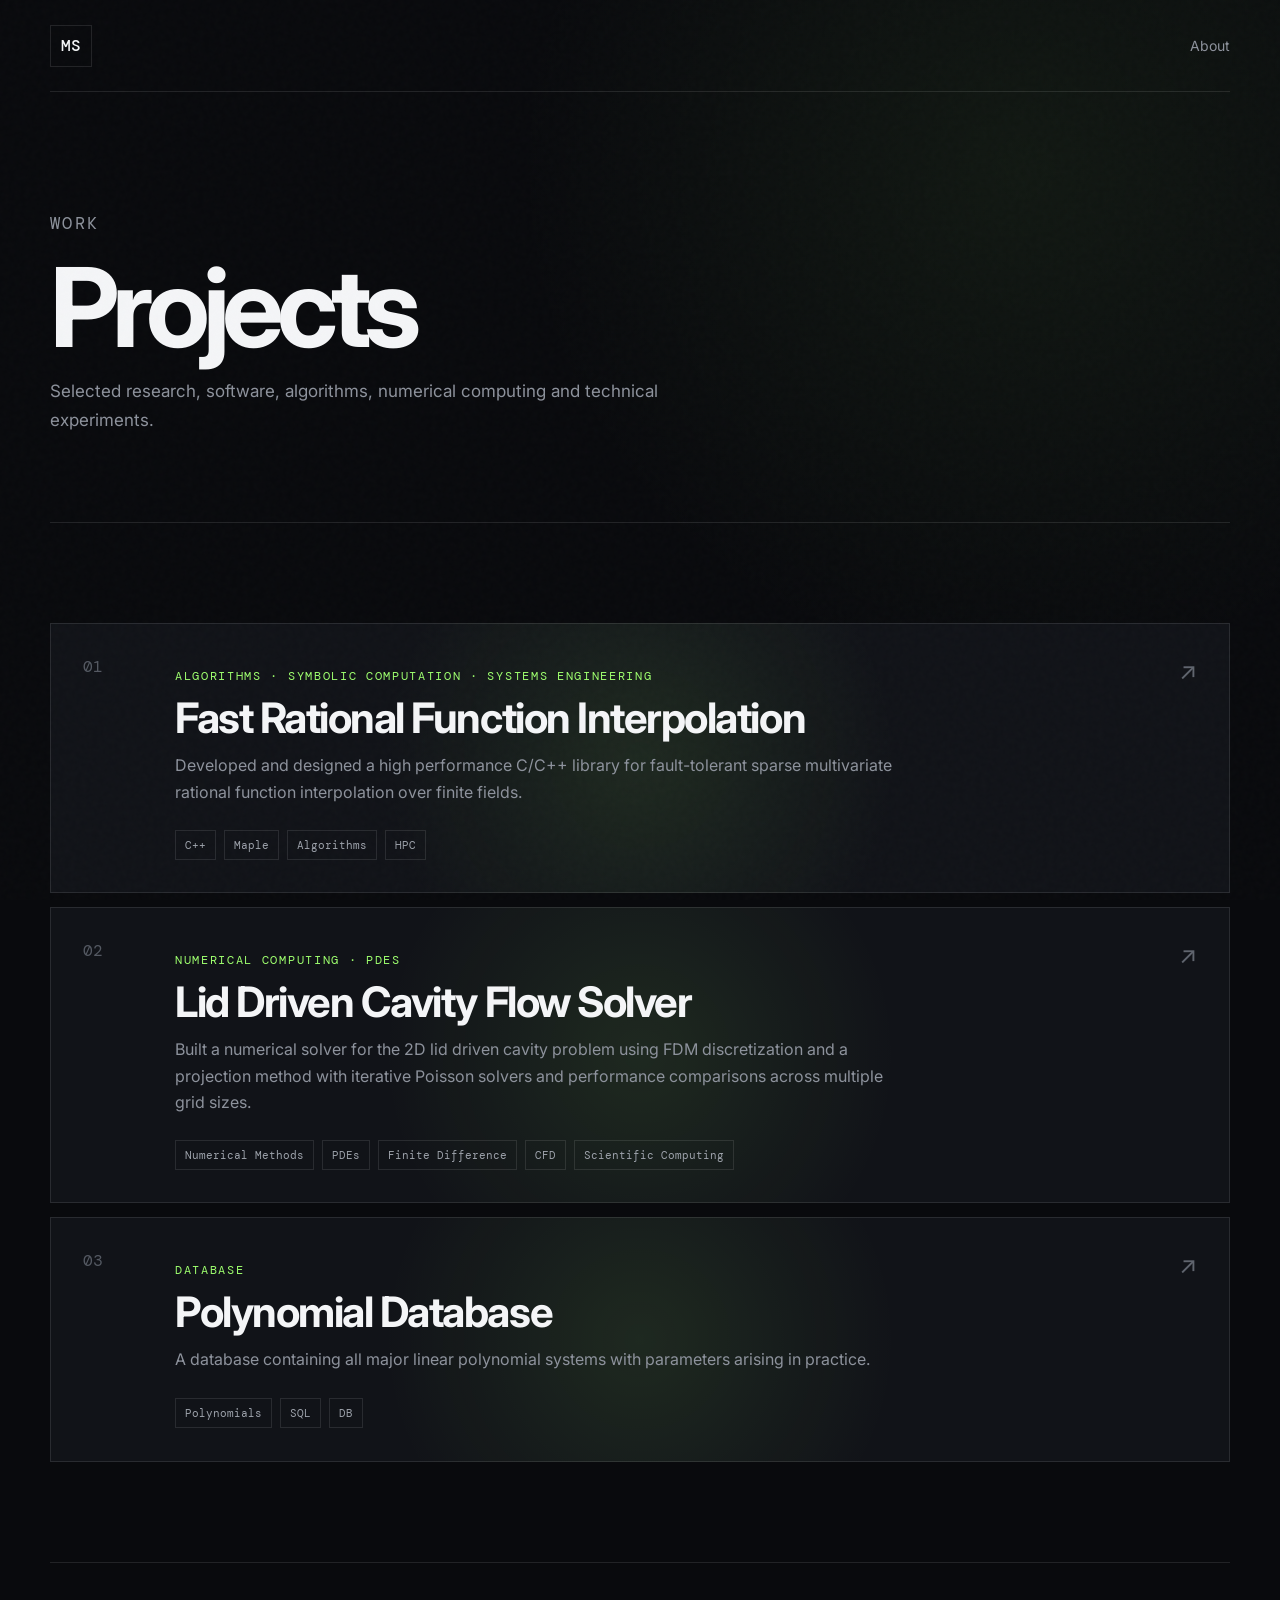
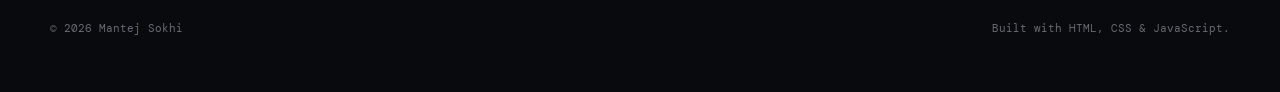
==== projects.html @ e9a9ae57 "Initial commit" ====
<!DOCTYPE html>
<html lang="en">
<head>
  <meta charset="UTF-8" />
  <meta name="viewport" content="width=device-width, initial-scale=1.0" />
  <title>Projects — Mantej Sokhi</title>
  <link rel="stylesheet" href="styles.css" />
</head>
<body>
  <div class="noise"></div>

  <header class="site-header">
    <a class="logo" href="index.html">MS</a>
    <nav>
      <a href="index.html#about">About</a>
    </nav>
  </header>

  <main>
    <section class="page-intro">
      <p class="eyebrow">WORK</p>
      <h1>Projects</h1>
      <p>
        Selected research, software, algorithms, numerical computing and
        technical experiments.
      </p>
    </section>

    <section class="section">
      <div class="project-grid">
        <a class="project-card glow-card" href="projects/project-1.html">
          <div class="project-number">01</div>
          <div class="project-card-content">
            <p class="project-category">Algorithms · Symbolic Computation · Systems engineering</p>
            <h3>Fast Rational Function Interpolation</h3>
            <p>Developed and designed a high performance C/C++ library for fault-tolerant
              sparse multivariate rational function interpolation over finite fields. </p>
            <div class="tags">
              <span>C++</span><span>Maple</span><span>Algorithms</span><span>HPC</span>
            </div>
          </div>
          <span class="project-arrow">↗</span>
        </a>

        <a class="project-card glow-card" href="projects/project-2.html">
          <div class="project-number">02</div>
          <div class="project-card-content">
            <p class="project-category">Numerical Computing · PDEs</p>
            <h3>Lid Driven Cavity Flow Solver</h3>
            <p>Built a numerical solver for the 2D lid driven cavity
              problem using FDM discretization and a projection method
              with iterative Poisson solvers and performance comparisons across multiple grid sizes.</p>
            <div class="tags">
              <span>Numerical Methods</span>
              <span>PDEs</span>
              <span>Finite Difference</span>
              <span>CFD</span>
              <span>Scientific Computing</span>
            </div>
          </div>
          <span class="project-arrow">↗</span>
        </a>

        <a class="project-card glow-card" href="https://msokhii.github.io/polynomial_param_sys_DB/">
          <div class="project-number">03</div>
          <div class="project-card-content">
            <p class="project-category">Database</p>
            <h3>Polynomial Database</h3>
            <p>A database containing all major linear polynomial systems with parameters arising in practice.</p>
            <div class="tags">
              <span>Polynomials</span><span>SQL</span><span>DB</span>
            </div>
          </div>
          <span class="project-arrow">↗</span>
        </a>
      </div>
    </section>
  </main>

  <footer>
    <span>© <span id="year"></span> Mantej Sokhi</span>
    <span>Built with HTML, CSS & JavaScript.</span>
  </footer>

  <script src="script.js"></script>
</body>
</html>
---- styles.css ----
@import url('https://fonts.googleapis.com/css2?family=DM+Mono:wght@300;400;500&family=Inter:wght@400;500;600;700;800&display=swap');

:root {
  --bg: #090a0d;
  --surface: #111318;
  --surface-2: #171a20;
  --text: #f4f5f7;
  --muted: #8d929c;
  --line: rgba(255, 255, 255, 0.10);
  --accent: #9eff6e;
  --max-width: 1180px;
}

* {
  box-sizing: border-box;
}

html {
  scroll-behavior: smooth;
}

body {
  margin: 0;
  min-height: 100vh;

  background:
    radial-gradient(
      circle at 80% 10%,
      rgba(158, 255, 110, 0.06),
      transparent 32rem
    ),
    var(--bg);

  color: var(--text);
  font-family: "Inter", system-ui, sans-serif;
}

body::selection {
  background: var(--accent);
  color: #071005;
}

a {
  color: inherit;
  text-decoration: none;
}

img {
  max-width: 100%;
}

.noise {
  pointer-events: none;
  position: fixed;
  inset: 0;
  z-index: 999;
  opacity: 0.025;

  background-image:
    url("data:image/svg+xml,%3Csvg viewBox='0 0 180 180' xmlns='http://www.w3.org/2000/svg'%3E%3Cfilter id='n'%3E%3CfeTurbulence type='fractalNoise' baseFrequency='.9' numOctaves='4' stitchTiles='stitch'/%3E%3C/filter%3E%3Crect width='100%25' height='100%25' filter='url(%23n)' opacity='.8'/%3E%3C/svg%3E");
}

.site-header,
main,
footer {
  width: min(calc(100% - 40px), var(--max-width));
  margin-inline: auto;
}


/* =========================================
   HEADER
   ========================================= */

.site-header {
  height: 92px;

  display: flex;
  align-items: center;
  justify-content: space-between;

  border-bottom: 1px solid var(--line);
}

.logo {
  width: 42px;
  height: 42px;

  display: grid;
  place-items: center;

  border: 1px solid var(--line);

  font-family: "DM Mono", monospace;
  font-weight: 500;

  transition:
    border-color 0.2s ease,
    color 0.2s ease;
}

.logo:hover {
  border-color: var(--accent);
  color: var(--accent);
}

nav {
  display: flex;
  align-items: center;
  gap: 28px;

  color: var(--muted);
  font-size: 14px;
}

nav a,
.text-link,
.about-links a {
  transition: color 0.2s ease;
}

nav a:hover,
.text-link:hover,
.about-links a:hover {
  color: var(--accent);
}


/* =========================================
   HERO
   ========================================= */

.hero {
  min-height: calc(100vh - 92px);

  display: flex;
  flex-direction: column;
  justify-content: center;

  padding: 85px 0 70px;
}

.hero-kicker,
.eyebrow,
.project-category {
  color: var(--accent);

  font-family: "DM Mono", monospace;
  font-size: 12px;
  letter-spacing: 0.14em;
  text-transform: uppercase;
}

.hero h1 {
  margin: 12px 0 4px;

  font-size: clamp(64px, 11vw, 152px);
  line-height: 0.88;
  letter-spacing: -0.075em;
  font-weight: 800;
}

.hero-role {
  margin: 28px 0 0;

  color: var(--muted);

  font-family: "DM Mono", monospace;
  font-size: clamp(16px, 2vw, 22px);
}

.cursor {
  display: inline-block;

  width: 9px;
  height: 1.05em;

  background: var(--accent);

  vertical-align: -0.12em;

  animation: blink 0.9s steps(1) infinite;
}

@keyframes blink {
  50% {
    opacity: 0;
  }
}

.hero-copy {
  max-width: 680px;

  margin: 32px 0 0;

  color: #b9bdc5;

  font-size: 18px;
  line-height: 1.75;
}

.hero-actions {
  margin-top: 36px;

  display: flex;
  flex-wrap: wrap;
  gap: 12px;
}

.button {
  padding: 14px 18px;

  border: 1px solid var(--line);

  font-size: 14px;

  transition:
    background 0.2s ease,
    border-color 0.2s ease,
    color 0.2s ease;
}

.button-primary {
  background: var(--text);
  color: var(--bg);
  border-color: var(--text);
}

.button-primary:hover {
  background: var(--accent);
  border-color: var(--accent);
}

.button-secondary:hover {
  border-color: var(--text);
}

.hero-meta {
  margin-top: 74px;

  display: flex;
  align-items: center;
  flex-wrap: wrap;
  gap: 12px;

  color: #70757e;

  font-family: "DM Mono", monospace;
  font-size: 12px;
}

.dot {
  width: 5px;
  height: 5px;

  flex-shrink: 0;

  background: var(--accent);

  border-radius: 50%;

  box-shadow: 0 0 12px rgba(158, 255, 110, 0.65);
}


/* =========================================
   GENERAL SECTIONS
   ========================================= */

.section {
  padding: 100px 0;

  border-top: 1px solid var(--line);
}

.section-heading {
  margin-bottom: 42px;

  display: flex;
  justify-content: space-between;
  align-items: end;
  gap: 20px;
}

.section h2 {
  margin: 8px 0 0;

  font-size: clamp(34px, 5vw, 64px);
  line-height: 1;
  letter-spacing: -0.045em;
}

.text-link {
  color: var(--muted);

  font-family: "DM Mono", monospace;
  font-size: 13px;
}


/* =========================================
   PROJECT CARDS
   ========================================= */

.project-grid {
  display: grid;
  gap: 14px;
}

.project-card {
  --mx: 50%;
  --my: 50%;

  position: relative;

  min-height: 245px;

  padding: 32px;

  display: grid;
  grid-template-columns: 70px minmax(0, 1fr) auto;
  gap: 22px;

  border: 1px solid var(--line);

  background:
    radial-gradient(
      circle at var(--mx) var(--my),
      rgba(158, 255, 110, 0.095),
      transparent 16rem
    ),
    var(--surface);

  overflow: hidden;

  transition:
    transform 0.25s ease,
    border-color 0.25s ease;
}

.project-card:hover {
  transform: translateY(-3px);

  border-color: rgba(158, 255, 110, 0.38);
}

.project-number {
  color: #545962;

  font-family: "DM Mono", monospace;
}

.project-card-content {
  min-width: 0;
}

.project-card h3 {
  margin: 7px 0 12px;

  font-size: clamp(26px, 4vw, 42px);
  line-height: 1.05;
  letter-spacing: -0.035em;

  overflow-wrap: break-word;
}

.project-card p:not(.project-category) {
  max-width: 720px;

  margin: 0;

  color: var(--muted);

  line-height: 1.65;
}

.tags {
  margin-top: 25px;

  display: flex;
  flex-wrap: wrap;
  gap: 8px;
}

.tags span {
  padding: 7px 9px;

  border: 1px solid var(--line);

  color: #9da2ab;

  font-family: "DM Mono", monospace;
  font-size: 11px;
}

.project-arrow {
  color: #60656e;

  font-size: 24px;

  transition:
    color 0.2s ease,
    transform 0.2s ease;
}

.project-card:hover .project-arrow {
  color: var(--accent);

  transform: translate(3px, -3px);
}


/* =========================================
   ABOUT
   ========================================= */

.about-layout {
  display: grid;
  grid-template-columns: 280px minmax(0, 1fr);
  gap: 60px;
  align-items: start;
}

.about-photo {
  width: 280px;
  min-width: 280px;
  max-width: 280px;
}

.about-photo img {
  display: block;

  width: 280px;
  height: 350px;
  max-width: 280px;

  object-fit: cover;
  object-position: center;

  border: 1px solid var(--line);
}

.about-copy {
  width: 100%;
  max-width: 650px;

  padding-top: 0;

  color: #a7abb3;

  line-height: 1.8;
}

.about-copy p:first-child {
  margin-top: 0;
}

.about-links {
  margin-top: 28px;

  display: flex;
  flex-wrap: wrap;
  gap: 18px;

  font-family: "DM Mono", monospace;
  font-size: 13px;
}


/* =========================================
   FOOTER
   ========================================= */

footer {
  min-height: 130px;

  display: flex;
  justify-content: space-between;
  align-items: center;
  gap: 20px;

  border-top: 1px solid var(--line);

  color: #666b74;

  font-family: "DM Mono", monospace;
  font-size: 11px;
}


/* =========================================
   PROJECTS PAGE
   ========================================= */

.page-intro {
  padding: 100px 0 70px;
}

.page-intro h1 {
  margin: 10px 0 18px;

  font-size: clamp(54px, 9vw, 110px);
  line-height: 0.95;
  letter-spacing: -0.065em;
}

.page-intro p {
  max-width: 670px;

  color: var(--muted);

  font-size: 17px;
  line-height: 1.7;
}


/* =========================================
   PROJECT DETAIL
   ========================================= */

.project-hero {
  padding: 95px 0 70px;

  border-bottom: 1px solid var(--line);
}

.project-hero h1 {
  margin: 12px 0 22px;

  font-size: clamp(52px, 8vw, 105px);
  line-height: 0.95;
  letter-spacing: -0.06em;

  overflow-wrap: break-word;
}

.project-summary {
  max-width: 760px;

  color: #aeb2ba;

  font-size: 19px;
  line-height: 1.75;
}

.project-info {
  margin-top: 45px;

  display: grid;
  grid-template-columns: repeat(3, minmax(0, 1fr));

  border-top: 1px solid var(--line);
  border-bottom: 1px solid var(--line);
}

.project-info > div {
  padding: 20px 18px 20px 0;
}

.project-info > div + div {
  padding-left: 24px;

  border-left: 1px solid var(--line);
}

.label {
  display: block;

  margin-bottom: 7px;

  color: #5f646d;

  font-family: "DM Mono", monospace;
  font-size: 10px;
  letter-spacing: 0.12em;
}

.project-body {
  max-width: 850px;

  margin: 0 auto;
  padding: 85px 0 110px;
}

.project-body h2 {
  margin: 65px 0 16px;

  font-size: 36px;
}

.project-body h2:first-child {
  margin-top: 0;
}

.project-body p,
.project-body li {
  color: #a8adb6;

  font-size: 16px;
  line-height: 1.85;
}

.callout {
  margin: 40px 0;
  padding: 24px;

  border-left: 2px solid var(--accent);

  background: var(--surface);

  color: #c7cbd2;

  line-height: 1.7;
}

pre {
  max-width: 100%;

  padding: 22px;

  overflow-x: auto;

  background: #050609;

  border: 1px solid var(--line);
}

code {
  font-family: "DM Mono", monospace;
  font-size: 13px;
}

.back-link {
  display: inline-block;

  margin-top: 35px;

  color: var(--muted);

  font-family: "DM Mono", monospace;
  font-size: 13px;
}

.back-link:hover {
  color: var(--accent);
}


/* =========================================
   TABLETS / SMALL LAPTOPS
   ========================================= */

@media (max-width: 900px) {
  .about-layout {
    grid-template-columns: 250px minmax(0, 1fr);
    gap: 45px;
  }

  .about-photo {
    width: 250px;
    min-width: 250px;
    max-width: 250px;
  }

  .about-photo img {
    width: 250px;
    height: 312px;
    max-width: 250px;
  }
}


/* =========================================
   MOBILE
   ========================================= */

@media (max-width: 760px) {

  .site-header,
  main,
  footer {
    width: min(calc(100% - 32px), var(--max-width));
  }


  /* Header */

  .site-header {
    height: 72px;
  }

  .logo {
    width: 38px;
    height: 38px;

    font-size: 13px;
  }

  nav {
    gap: 14px;

    font-size: 12px;
  }


  /* Hero */

  .hero {
    min-height: calc(100svh - 72px);

    padding: 60px 0 45px;
  }

  .hero h1 {
    font-size: clamp(48px, 16vw, 72px);
    line-height: 0.92;
    letter-spacing: -0.055em;

    overflow-wrap: break-word;
  }

  .hero-role {
    margin-top: 22px;

    font-size: 14px;
    line-height: 1.6;
  }

  .hero-copy {
    margin-top: 24px;

    font-size: 16px;
    line-height: 1.7;
  }

  .hero-actions {
    margin-top: 28px;

    gap: 10px;
  }

  .button {
    padding: 13px 16px;

    font-size: 13px;
  }

  .hero-meta {
    margin-top: 45px;

    gap: 9px;

    font-size: 10px;
  }


  /* Sections */

  .section {
    padding: 65px 0;
  }

  .section-heading {
    margin-bottom: 30px;

    align-items: flex-start;
    flex-direction: column;

    gap: 12px;
  }

  .section h2 {
    font-size: clamp(32px, 10vw, 46px);
    line-height: 1;
  }


  /* Project cards */

  .project-grid {
    gap: 12px;
  }

  .project-card {
    min-height: 0;

    padding: 22px;

    grid-template-columns: minmax(0, 1fr) auto;
    gap: 14px;
  }

  .project-number {
    display: none;
  }

  .project-card h3 {
    margin: 8px 0 12px;

    font-size: clamp(25px, 8vw, 34px);
    line-height: 1.05;
  }

  .project-card p:not(.project-category) {
    font-size: 14px;
    line-height: 1.65;
  }

  .project-category {
    font-size: 10px;
    line-height: 1.5;
  }

  .tags {
    margin-top: 20px;

    gap: 6px;
  }

  .tags span {
    padding: 6px 8px;

    font-size: 9px;
  }

  .project-arrow {
    font-size: 20px;
  }


  /* About */

  .about-layout {
    grid-template-columns: 1fr;

    gap: 30px;
  }

  .about-photo {
    width: 100%;
    min-width: 0;
    max-width: 280px;

    margin-inline: auto;
  }

  .about-photo img {
    width: 100%;
    height: auto;
    max-width: 280px;

    aspect-ratio: 4 / 5;

    object-fit: cover;
    object-position: center;
  }

  .about-copy {
    width: 100%;
    max-width: 100%;

    font-size: 15px;
    line-height: 1.75;
  }

  .about-links {
    gap: 14px;

    font-size: 11px;
  }


  /* Projects page */

  .page-intro {
    padding: 65px 0 50px;
  }

  .page-intro h1 {
    font-size: clamp(48px, 15vw, 72px);
    line-height: 0.95;
  }

  .page-intro p {
    font-size: 15px;
  }


  /* Project detail pages */

  .project-hero {
    padding: 65px 0 50px;
  }

  .project-hero h1 {
    font-size: clamp(42px, 13vw, 68px);
    line-height: 0.95;
  }

  .project-summary {
    font-size: 16px;
    line-height: 1.7;
  }

  .project-info {
    grid-template-columns: 1fr;
  }

  .project-info > div {
    padding: 18px 0;
  }

  .project-info > div + div {
    padding-left: 0;

    border-left: 0;
    border-top: 1px solid var(--line);
  }

  .project-body {
    padding: 60px 0 80px;
  }

  .project-body h2 {
    margin: 45px 0 14px;

    font-size: 28px;
  }

  .project-body p,
  .project-body li {
    font-size: 15px;
    line-height: 1.75;
  }

  pre {
    padding: 16px;
  }

  code {
    font-size: 12px;
  }


  /* Footer */

  footer {
    min-height: 110px;

    align-items: flex-start;
    justify-content: center;
    flex-direction: column;

    gap: 8px;

    font-size: 10px;
  }
}


/* =========================================
   VERY SMALL PHONES
   ========================================= */

@media (max-width: 400px) {

  .site-header,
  main,
  footer {
    width: calc(100% - 28px);
  }

  nav {
    gap: 10px;

    font-size: 11px;
  }

  .logo {
    width: 36px;
    height: 36px;
  }

  .hero {
    padding-top: 50px;
  }

  .hero h1 {
    font-size: clamp(44px, 15vw, 58px);
  }

  .hero-copy {
    font-size: 15px;
  }

  .hero-meta {
    font-size: 9px;
  }

  .button {
    padding: 12px 14px;

    font-size: 12px;
  }

  .project-card {
    padding: 19px;
  }

  .project-card h3 {
    font-size: 26px;
  }

  .about-photo {
    max-width: 250px;
  }

  .about-photo img {
    max-width: 250px;
  }

  .section {
    padding: 55px 0;
  }
}
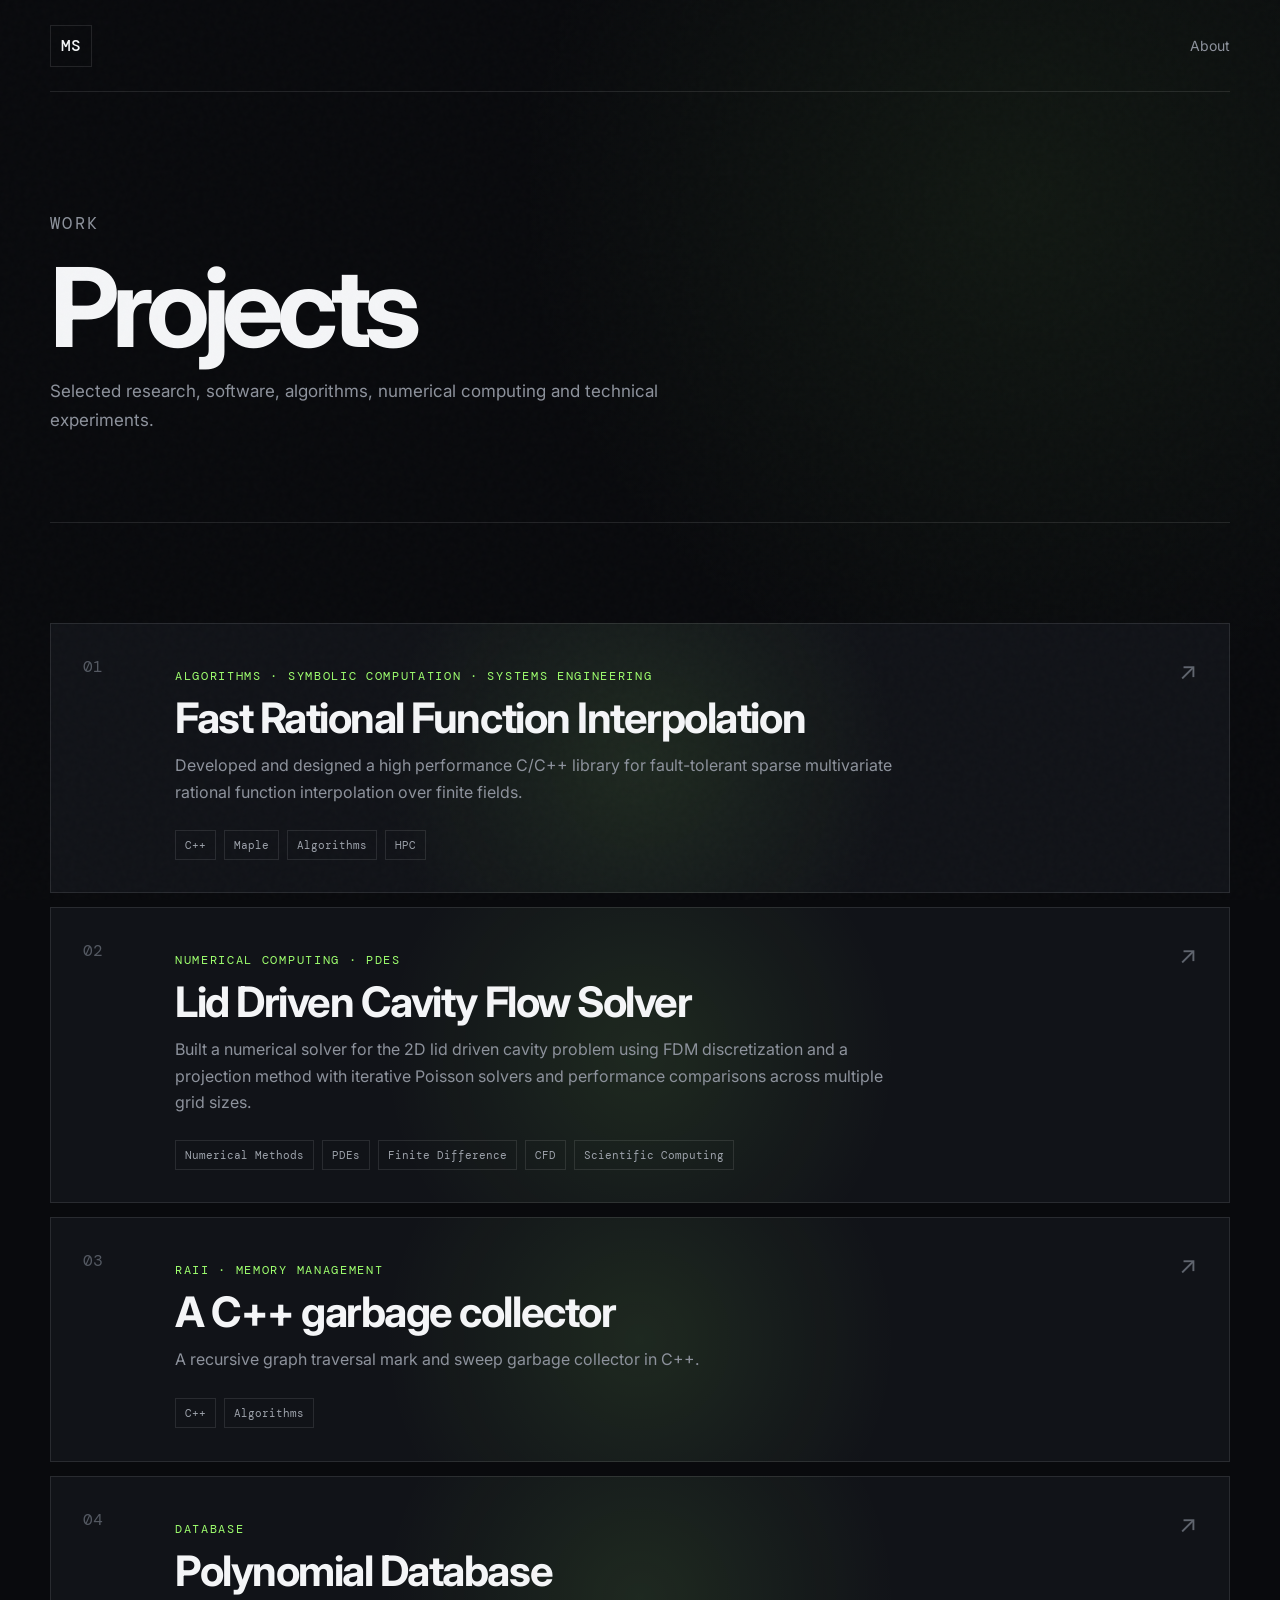
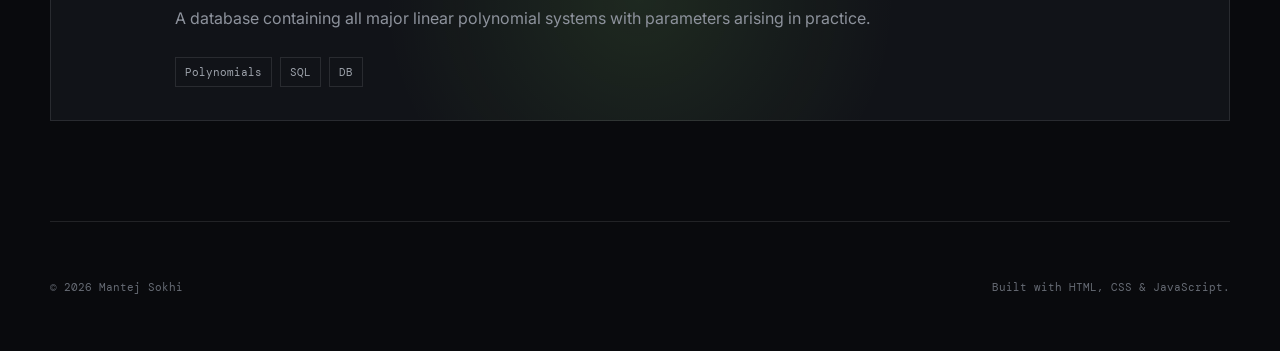
==== commit c42909e5: "Added gc_cpp project" ====
--- a/projects.html
+++ b/projects.html
@@ -28,7 +28,7 @@
 
     <section class="section">
       <div class="project-grid">
-        <a class="project-card glow-card" href="projects/project-1.html">
+        <a class="project-card glow-card" href="https://github.com/msokhii/research_MS">
           <div class="project-number">01</div>
           <div class="project-card-content">
             <p class="project-category">Algorithms · Symbolic Computation · Systems engineering</p>
@@ -42,7 +42,7 @@
           <span class="project-arrow">↗</span>
         </a>
 
-        <a class="project-card glow-card" href="projects/project-2.html">
+        <a class="project-card glow-card" href="https://github.com/msokhii/comp_FM">
           <div class="project-number">02</div>
           <div class="project-card-content">
             <p class="project-category">Numerical Computing · PDEs</p>
@@ -61,8 +61,23 @@
           <span class="project-arrow">↗</span>
         </a>
 
+        <a class="project-card glow-card" href="https://github.com/msokhii/gc_cpp">
+          <div class="project-number">03</div>
+          <div class="project-card-content">
+            <p class="project-category">RAII · Memory Management</p>
+            <h3>A C++ garbage collector</h3>
+            <p>A recursive graph traversal mark and sweep garbage collector in C++.
+            </p>
+            <div class="tags">
+              <span>C++</span>
+              <span>Algorithms</span>
+            </div>
+          </div>
+          <span class="project-arrow">↗</span>
+        </a>
+
         <a class="project-card glow-card" href="https://msokhii.github.io/polynomial_param_sys_DB/">
-          <div class="project-number">03</div>
+          <div class="project-number">04</div>
           <div class="project-card-content">
             <p class="project-category">Database</p>
             <h3>Polynomial Database</h3>
--- a/styles.css
+++ b/styles.css
@@ -60,6 +60,54 @@
     url("data:image/svg+xml,%3Csvg viewBox='0 0 180 180' xmlns='http://www.w3.org/2000/svg'%3E%3Cfilter id='n'%3E%3CfeTurbulence type='fractalNoise' baseFrequency='.9' numOctaves='4' stitchTiles='stitch'/%3E%3C/filter%3E%3Crect width='100%25' height='100%25' filter='url(%23n)' opacity='.8'/%3E%3C/svg%3E");
 }
 
+/* =========================================
+   CURSOR GLOW
+   ========================================= */
+
+   .cursor-glow {
+    position: fixed;
+  
+    width: 500px;
+    height: 500px;
+  
+    left: 0;
+    top: 0;
+  
+    border-radius: 50%;
+  
+    pointer-events: none;
+  
+    background: radial-gradient(
+      circle,
+      rgba(158, 255, 110, 0.06) 0%,
+      rgba(158, 255, 110, 0.045) 30%,
+      rgba(158, 255, 110, 0.015) 55%,
+      transparent 72%
+    );
+  
+    transform: translate(-50%, -50%);
+  
+    opacity: 0;
+  
+    z-index: 0;
+  
+    transition: opacity 0.3s ease;
+  
+    will-change: left, top;
+  }
+  
+  
+  /* Make the actual website stay above the glow */
+  
+  .site-header,
+  main,
+  footer {
+    position: relative;
+    z-index: 1;
+  }
+
+
+
 .site-header,
 main,
 footer {
@@ -957,6 +1005,336 @@
   }
 }
 
+/* =========================================
+   COMMAND PALETTE
+   ========================================= */
+
+   .command-palette {
+    position: fixed;
+    inset: 0;
+  
+    z-index: 2000;
+  
+    display: flex;
+    justify-content: center;
+    align-items: flex-start;
+  
+    padding: 14vh 20px 20px;
+  
+    visibility: hidden;
+    opacity: 0;
+  
+    transition:
+      opacity 0.18s ease,
+      visibility 0.18s ease;
+  }
+  
+  .command-palette.active {
+    visibility: visible;
+    opacity: 1;
+  }
+  
+  
+  /* Background overlay */
+  
+  .command-backdrop {
+    position: absolute;
+    inset: 0;
+  
+    background: rgba(0, 0, 0, 0.72);
+  
+    backdrop-filter: blur(8px);
+    -webkit-backdrop-filter: blur(8px);
+  }
+  
+  
+  /* Main palette */
+  
+  .command-box {
+    position: relative;
+  
+    width: min(620px, 100%);
+  
+    background: #0e1014;
+  
+    border: 1px solid rgba(255, 255, 255, 0.13);
+  
+    box-shadow:
+      0 30px 80px rgba(0, 0, 0, 0.55),
+      0 0 40px rgba(158, 255, 110, 0.035);
+  
+    overflow: hidden;
+  
+    transform: translateY(-10px) scale(0.985);
+  
+    transition: transform 0.18s ease;
+  }
+  
+  .command-palette.active .command-box {
+    transform: translateY(0) scale(1);
+  }
+  
+  
+  /* Search */
+  
+  .command-search {
+    height: 68px;
+  
+    display: flex;
+    align-items: center;
+    gap: 12px;
+  
+    padding: 0 18px;
+  
+    border-bottom: 1px solid var(--line);
+  }
+  
+  .command-prompt {
+    color: var(--accent);
+  
+    font-family: "DM Mono", monospace;
+    font-size: 18px;
+  }
+  
+  .command-search input {
+    flex: 1;
+    min-width: 0;
+  
+    border: 0;
+    outline: 0;
+  
+    background: transparent;
+    color: var(--text);
+  
+    font-family: "DM Mono", monospace;
+    font-size: 15px;
+  }
+  
+  .command-search input::placeholder {
+    color: #646a74;
+  }
+  
+  .command-shortcut {
+    padding: 5px 7px;
+  
+    border: 1px solid var(--line);
+  
+    color: #6e747e;
+  
+    font-family: "DM Mono", monospace;
+    font-size: 9px;
+  }
+  
+  
+  /* Results */
+  
+  .command-results {
+    max-height: 390px;
+  
+    padding: 8px;
+  
+    overflow-y: auto;
+  }
+  
+  .command-item {
+    width: 100%;
+  
+    min-height: 62px;
+  
+    padding: 10px 12px;
+  
+    display: flex;
+    align-items: center;
+    justify-content: space-between;
+    gap: 20px;
+  
+    border: 1px solid transparent;
+  
+    transition:
+      background 0.14s ease,
+      border-color 0.14s ease;
+  }
+  
+  .command-item:hover,
+  .command-item.selected {
+    background: rgba(158, 255, 110, 0.055);
+  
+    border-color: rgba(158, 255, 110, 0.15);
+  }
+  
+  .command-item-left {
+    min-width: 0;
+  
+    display: flex;
+    align-items: center;
+    gap: 14px;
+  }
+  
+  .command-icon {
+    width: 28px;
+  
+    color: #555b65;
+  
+    font-family: "DM Mono", monospace;
+    font-size: 10px;
+  }
+  
+  .command-item.selected .command-icon,
+  .command-item:hover .command-icon {
+    color: var(--accent);
+  }
+  
+  .command-title {
+    display: block;
+  
+    color: #dfe2e7;
+  
+    font-size: 14px;
+    font-weight: 500;
+  }
+  
+  .command-description {
+    display: block;
+  
+    margin-top: 3px;
+  
+    color: #686e78;
+  
+    font-family: "DM Mono", monospace;
+    font-size: 10px;
+  }
+  
+  .command-action {
+    color: #555b65;
+  
+    font-family: "DM Mono", monospace;
+    font-size: 13px;
+  }
+  
+  .command-item:hover .command-action,
+  .command-item.selected .command-action {
+    color: var(--accent);
+  }
+  
+  
+  /* Footer */
+  
+  .command-footer {
+    min-height: 42px;
+  
+    padding: 8px 15px;
+  
+    display: flex;
+    align-items: center;
+    justify-content: flex-end;
+    flex-wrap: wrap;
+    gap: 14px;
+  
+    border-top: 1px solid var(--line);
+  
+    color: #565c65;
+  
+    font-family: "DM Mono", monospace;
+    font-size: 9px;
+  }
+  
+  .command-footer > div {
+    display: flex;
+    align-items: center;
+    gap: 5px;
+  }
+  
+  .command-key {
+    padding: 3px 5px;
+  
+    border: 1px solid var(--line);
+  
+    color: #747b85;
+  
+    font-size: 8px;
+  }
+  
+  
+  /* Hide commands filtered by search */
+  
+  .command-item.command-hidden {
+    display: none;
+  }
+  
+  
+  /* =========================================
+     MOBILE COMMAND PALETTE
+     ========================================= */
+  
+  @media (max-width: 760px) {
+  
+    .command-palette {
+      padding:
+        90px
+        14px
+        20px;
+    }
+  
+    .command-box {
+      width: 100%;
+    }
+  
+    .command-search {
+      height: 60px;
+  
+      padding: 0 14px;
+    }
+  
+    .command-search input {
+      font-size: 16px;
+    }
+  
+    .command-shortcut {
+      display: none;
+    }
+  
+    .command-item {
+      min-height: 64px;
+  
+      padding: 10px;
+    }
+  
+    .command-description {
+      font-size: 9px;
+    }
+  
+    .command-footer {
+      justify-content: flex-start;
+  
+      gap: 10px;
+    }
+  
+  }
+
+  .command-trigger {
+    padding: 6px 9px;
+  
+    border: 1px solid var(--line);
+  
+    background: transparent;
+    color: var(--muted);
+  
+    font-family: "DM Mono", monospace;
+    font-size: 10px;
+  
+    cursor: pointer;
+  
+    transition:
+      color 0.2s ease,
+      border-color 0.2s ease;
+  }
+  
+  .command-trigger:hover {
+    color: var(--accent);
+  
+    border-color: rgba(158, 255, 110, 0.35);
+  }
+
 
 /* =========================================
    VERY SMALL PHONES
@@ -1022,4 +1400,59 @@
   .section {
     padding: 55px 0;
   }
-}+  
+}
+
+@media (max-width: 760px) {
+
+  .cursor-glow {
+    display: none;
+  }
+
+}
+
+@media (hover: none), (pointer: coarse) {
+
+  .cursor-glow {
+    display: none;
+  }
+
+}
+
+/* =========================================
+   AVAILABILITY PULSE
+   ========================================= */
+
+   .availability-dot {
+    position: relative;
+  
+    animation: availabilityPulse 2.4s ease-out infinite;
+  }
+  
+  @keyframes availabilityPulse {
+  
+    0% {
+      box-shadow:
+        0 0 0 0 rgba(158, 255, 110, 0.35),
+        0 0 10px rgba(158, 255, 110, 0.55);
+    }
+  
+    65% {
+      box-shadow:
+        0 0 0 7px rgba(158, 255, 110, 0),
+        0 0 12px rgba(158, 255, 110, 0.55);
+    }
+  
+    100% {
+      box-shadow:
+        0 0 0 0 rgba(158, 255, 110, 0),
+        0 0 10px rgba(158, 255, 110, 0.55);
+    }
+  
+  }
+
+  @media (prefers-reduced-motion: reduce) {
+    .availability-dot {
+      animation: none;
+    }
+  }
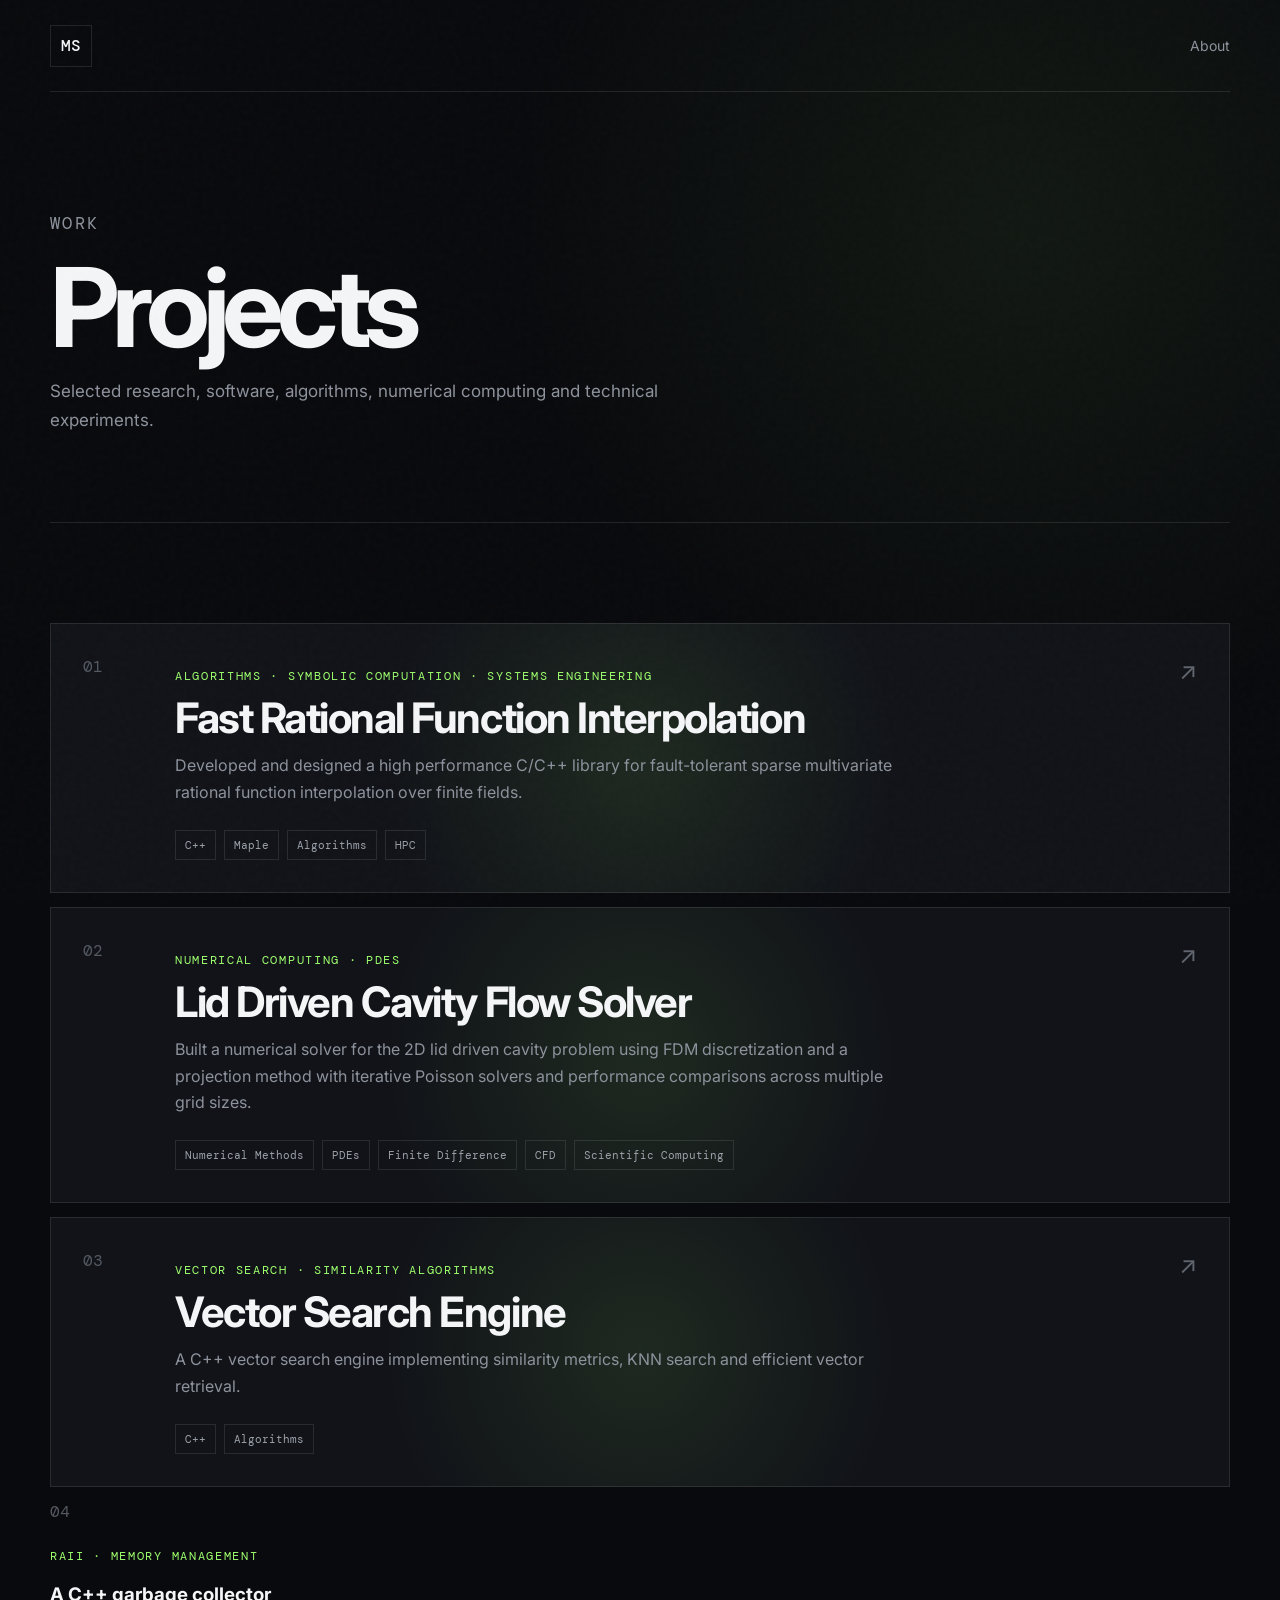
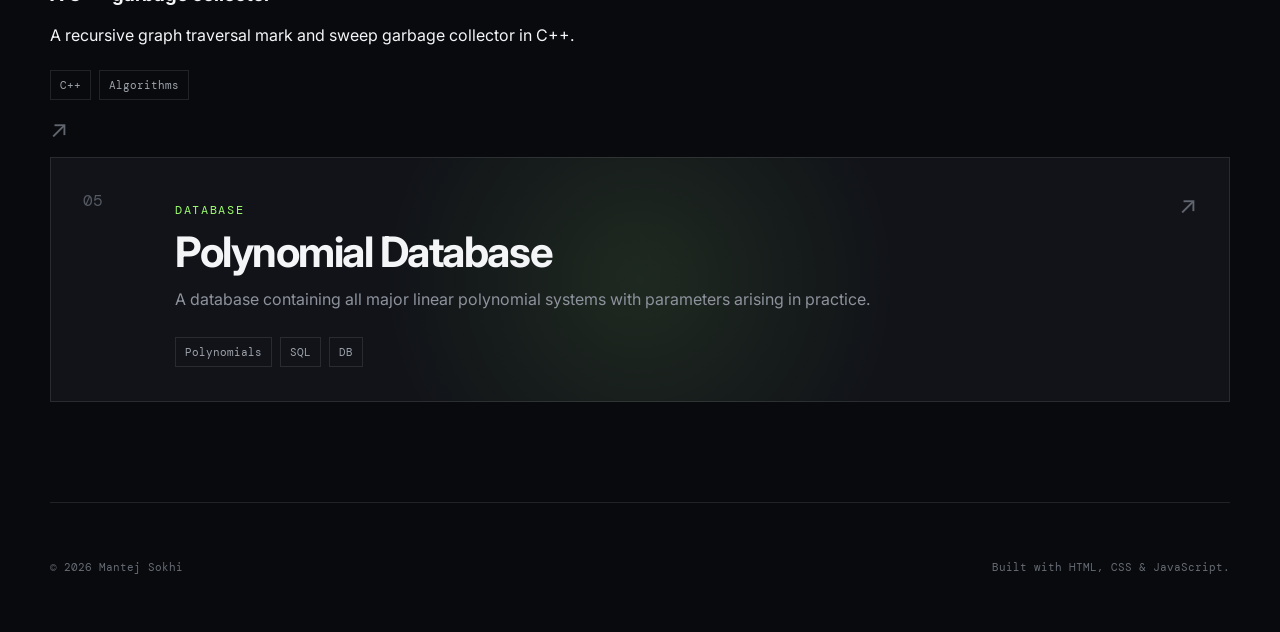
==== commit 15768243: "Added vc_engine project" ====
--- a/projects.html
+++ b/projects.html
@@ -61,8 +61,23 @@
           <span class="project-arrow">↗</span>
         </a>
 
+        <a class="project-card glow-card" href="https://github.com/msokhii/vs_engine">
+          <div class="project-number">03</div>
+          <div class="project-card-content">
+            <p class="project-category">Vector Search · Similarity Algorithms</p>
+            <h3>Vector Search Engine</h3>
+            <p>A C++ vector search engine implementing similarity metrics, KNN search and efficient vector retrieval.
+            </p>
+            <div class="tags">
+              <span>C++</span>
+              <span>Algorithms</span>
+            </div>
+          </div>
+          <span class="project-arrow">↗</span>
+        </a
+
         <a class="project-card glow-card" href="https://github.com/msokhii/gc_cpp">
-          <div class="project-number">03</div>
+          <div class="project-number">04</div>
           <div class="project-card-content">
             <p class="project-category">RAII · Memory Management</p>
             <h3>A C++ garbage collector</h3>
@@ -77,7 +92,7 @@
         </a>
 
         <a class="project-card glow-card" href="https://msokhii.github.io/polynomial_param_sys_DB/">
-          <div class="project-number">04</div>
+          <div class="project-number">05</div>
           <div class="project-card-content">
             <p class="project-category">Database</p>
             <h3>Polynomial Database</h3>
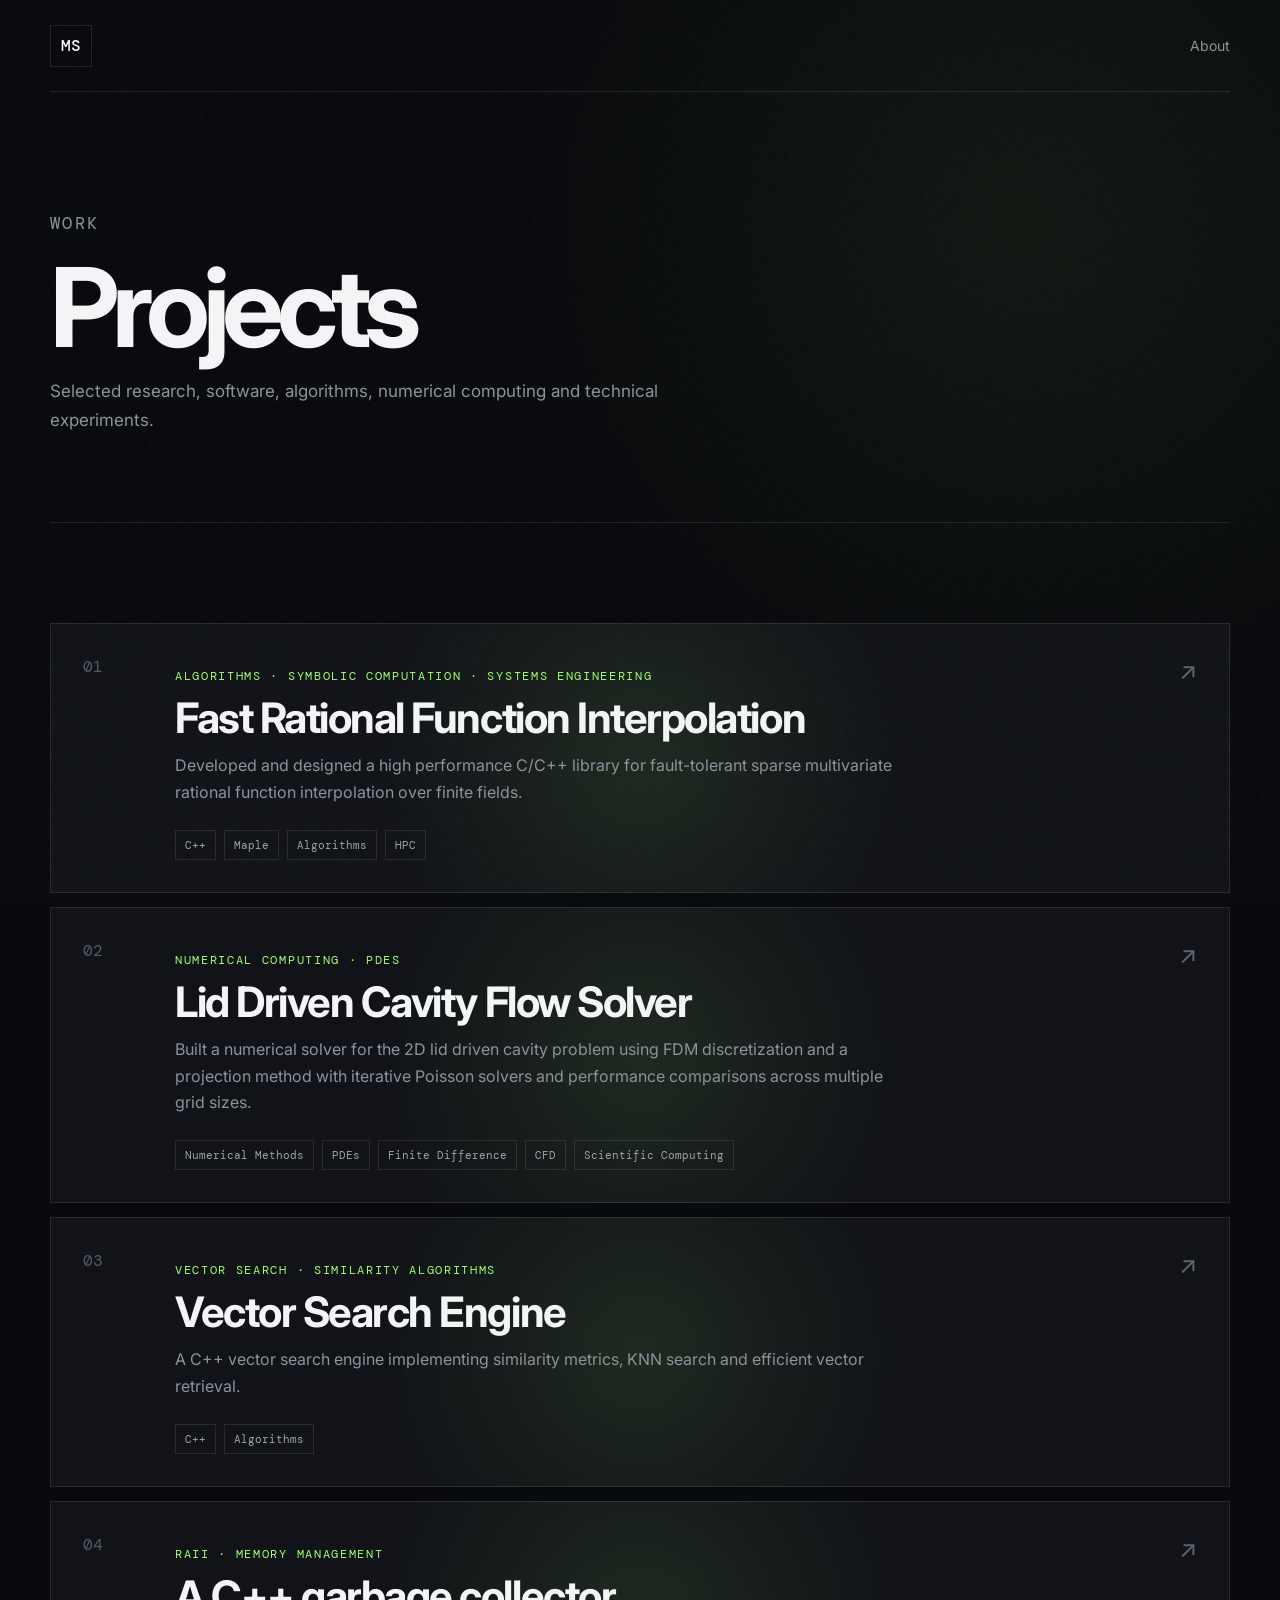
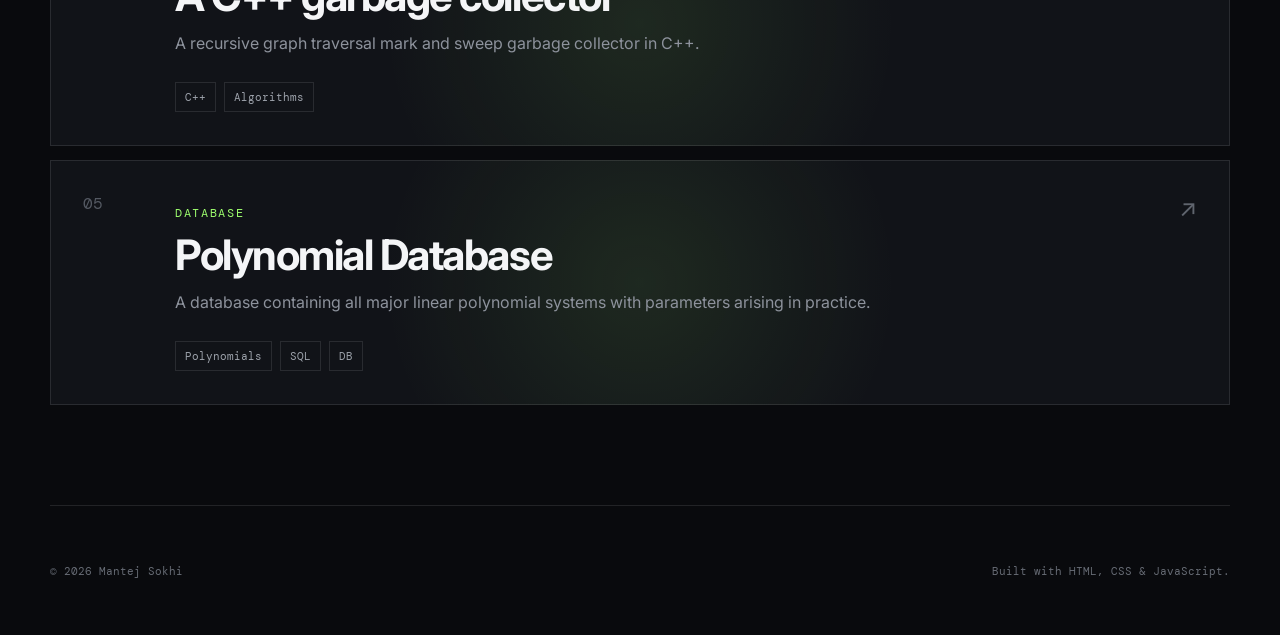
==== commit 494f5d8e: "Fixed tag" ====
--- a/projects.html
+++ b/projects.html
@@ -74,7 +74,7 @@
             </div>
           </div>
           <span class="project-arrow">↗</span>
-        </a
+        </a>
 
         <a class="project-card glow-card" href="https://github.com/msokhii/gc_cpp">
           <div class="project-number">04</div>
